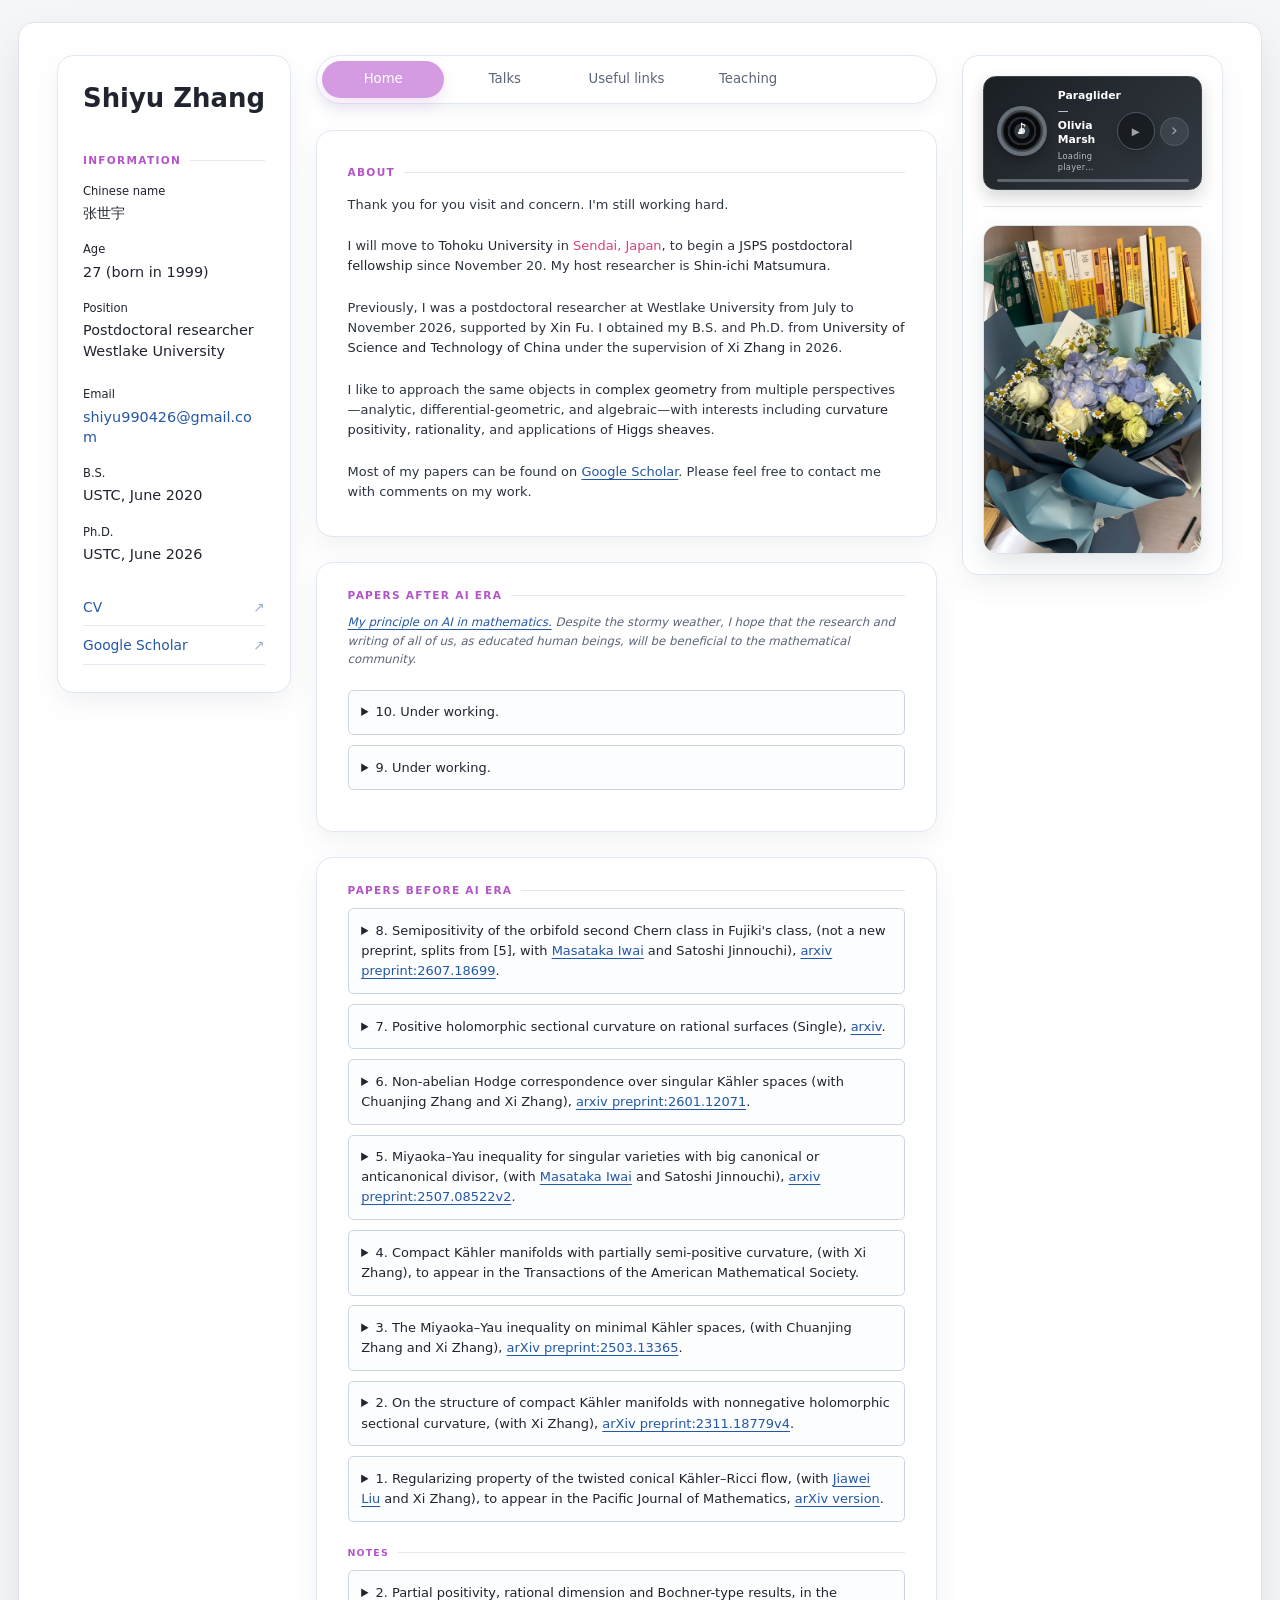
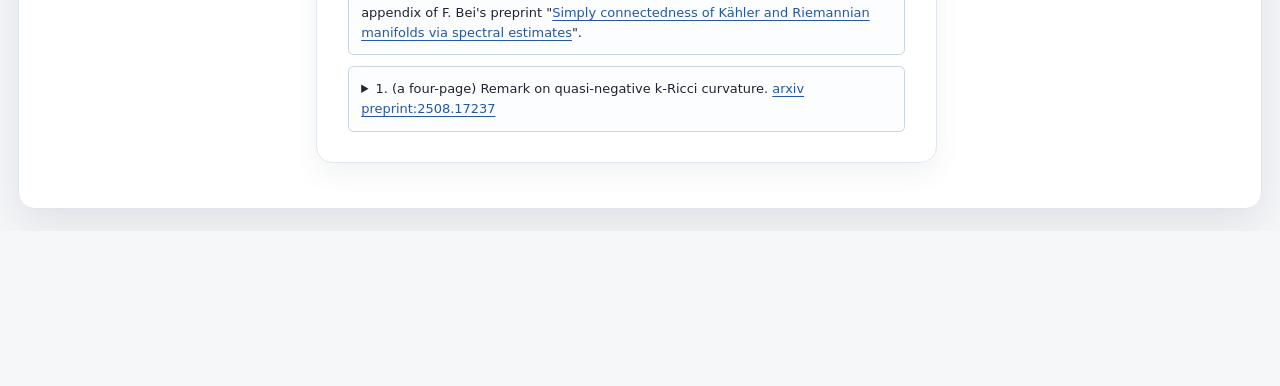
==== index.html @ f499bd8f "Revise profile text and update fellowship details Updated personal information and timeline in the p" ====
<!DOCTYPE html>
<html>
<head>
  <title>Shiyu Zhang</title>
  <meta name="google-site-verification" content="iiVqSYgyMZaSKjwBvW68iFKeEzjvsk_R_WuHS7sTOfA" />
  <meta charset="UTF-8">
  <meta name="viewport" content="width=device-width, initial-scale=1.0">
  <link rel="stylesheet" href="assets/site.css">
</head>

<body class="home-page">
  <main class="site-shell">
    <article class="site-card">
      <div class="content">
        <div class="home-layout">
          <div class="home-sidebar">
          <aside class="profile-rail">
            <p class="profile-name profile-name-heading">Shiyu Zhang</p>
            <h2>Information</h2>
            <dl class="profile-facts profile-info">
              <div>
                <dt>Chinese name</dt>
                <dd class="profile-name-cn">张世宇</dd>
              </div>
              <div>
                <dt>Age</dt>
                <dd>27 (born in 1999)</dd>
              </div>
              <div>
                <dt>Position</dt>
                <dd>Postdoctoral researcher<br>Westlake University</dd>
              </div>
            </dl>

            <dl class="profile-facts">
              <div>
                <dt>Email</dt>
                <dd><a href="mailto:shiyu990426@gmail.com">shiyu990426@gmail.com</a></dd>
              </div>
              <div>
                <dt>B.S.</dt>
                <dd>USTC, June 2020</dd>
              </div>
              <div>
                <dt>Ph.D.</dt>
                <dd>USTC, June 2026</dd>
              </div>
            </dl>

            <div class="profile-actions">
              <a href="https://BerkovichYu.github.io/CV.pdf">CV <span aria-hidden="true">↗</span></a>
              <a href="https://scholar.google.com/citations?hl=en&user=x2xD6cAAAAAJ&view_op=list_works&sortby=pubdate">Google Scholar <span aria-hidden="true">↗</span></a>
            </div>
          </aside>

          </div>

          <div class="home-main">
    <nav class="home-nav" aria-label="Main navigation">
      <a href="./" data-page="home">Home</a>
      <a href="?page=talks" data-page="talks">Talks</a>
            <a href="?page=useful" data-page="useful">Useful links</a>
            <a href="?page=teaching" data-page="teaching">Teaching</a>
          </nav>

          <div class="home-page-content" id="home-page-content">
          <section class="home-about" id="about" aria-label="About">
            <div class="profile-main">
              <div class="profile-text">
                <p class="profile-eyebrow">About</p>
                <div class="profile-copy">
                  <p> Thank you for you visit and concern. I'm still working hard.</p>

                  <p>
                      I will move to <span class="profile-highlight profile-highlight-key">Tohoku University</span> in <span class="profile-highlight">Sendai, Japan</span>, to begin a <span class="profile-highlight profile-highlight-key">JSPS postdoctoral fellowship</span> since November 20. 
                      My host researcher is <span class="profile-highlight profile-highlight-key">Shin-ichi Matsumura</span>. </p> 
                  <p> 
                      Previously, I was a postdoctoral researcher at Westlake University from July to November 2026, supported by <span class="profile-highlight profile-highlight-key">Xin Fu</span>. 
                      I obtained my B.S. and Ph.D. from <span class="profile-highlight profile-highlight-key">University of Science and Technology of China</span> under the supervision of <span class="profile-highlight profile-highlight-key">Xi Zhang</span> in 2026.</p>
                  <p> I like to approach the same objects in <span class="profile-highlight profile-highlight-key">complex geometry</span> from multiple perspectives—analytic, differential-geometric, and algebraic—with interests including <span class="profile-highlight profile-highlight-key">curvature positivity</span>, <span class="profile-highlight profile-highlight-key">rationality</span>, and applications of <span class="profile-highlight profile-highlight-key">Higgs sheaves</span>.</p>
                  <p> Most of my papers can be found on <a href="https://scholar.google.com/citations?hl=en&user=x2xD6cAAAAAJ&view_op=list_works&sortby=pubdate">Google Scholar</a>. Please feel free to contact me with comments on my work.</p>
                </div>
              </div>
            </div>
          </section>

          <!-- 被注释
            
          <section class="home-news" id="news" aria-label="News">
            <p class="profile-eyebrow">News</p>
            <div class="profile-copy profile-news-copy">
              <p>
            </div>
          </section>

          -->
            

          <div class="papers-page-content" id="papers-content">
            <section class="section">
              <h2 id="papers-after-ai">Papers after AI era</h2>
              <div class="section-note">
  <p>
    <a href="https://BerkovichYu.github.io/My_principles_on_AI_in_mathematics.pdf">My principle on AI in mathematics.</a> 
     Despite the stormy weather, I hope that the research and writing of all of us, as educated human beings, will be beneficial to the mathematical community.
</div>
              <details class="paper-entry">
                <summary><span class="paper-number">10.</span> <span class="paper-title">Under working.</span></summary>
              </details>
              <details class="paper-entry">
                <summary><span class="paper-number">9.</span> <span class="paper-title">Under working.</span></summary>
              </details>
            </section>

            <section class="section">
              <h2>Papers before AI era</h2>

              <details class="paper-entry">
                <summary><span class="paper-number">8.</span> <span class="paper-title">Semipositivity of the orbifold second Chern class in Fujiki's class,</span><span class="paper-meta"> (not a new preprint, splits from [5], with <a href="https://masataka123.github.io/blog3_e/">Masataka Iwai</a> and Satoshi Jinnouchi), <a href="https://arxiv.org/abs/2607.18699">arxiv preprint:2607.18699</a>.</span></summary>
                <p>The original version of the preprint [5] has been divided into two parts, and this is the second part, generalizing some results concerning Chern number inequalities to the Fujiki setting.</p>
              </details>

              <details class="paper-entry">
                <summary><span class="paper-number">7.</span> <span class="paper-title">Positive holomorphic sectional curvature on rational surfaces</span><span class="paper-meta"> (Single), <a href="https://arxiv.org/abs/2606.23333">arxiv</a>.</span></summary>
                <p>In this paper, I successfully constructed Kähler metrics with HSC &gt; 0 on all rational surfaces. This gives a curvature characterization of rational surfaces, thus resolving a problem of Hitchin and Yau.</p>
              </details>

              <details class="paper-entry">
                <summary><span class="paper-number">6.</span> <span class="paper-title">Non-abelian Hodge correspondence over singular Kähler spaces</span><span class="paper-meta"> (with Chuanjing Zhang and Xi Zhang), <a href="https://arxiv.org/abs/2601.13071">arxiv preprint:2601.12071</a>.</span></summary>
                <p>In this paper, we establish the nonabelian Hodge correspondence over compact Kähler klt spaces as well as their regular loci, thereby generalizing the previous result of Greb–Kebekus–Peternell–Taji for projective klt varieties.</p>
                <p>As an interesting application, we prove that if a projective klt variety with big canonical divisor satisfies the orbifold Miyaoka–Yau type equality in the sense of the previous work [5] joint with M. Iwai and S. Jinnouchi, then its canonical model must be a singular quotient of the unit ball. See also Jinnouchi's <a href="https://arxiv.org/abs/2512.24161">recent preprint</a> for K-stable klt varieties with big anti-canonical divisor.</p>
              </details>

              <details class="paper-entry">
                <summary><span class="paper-number">5.</span> <span class="paper-title">Miyaoka–Yau inequality for singular varieties with big canonical or anticanonical divisor,</span><span class="paper-meta"> (with <a href="https://masataka123.github.io/blog3_e/">Masataka Iwai</a> and Satoshi Jinnouchi), <a href="https://arxiv.org/abs/2507.08522">arxiv preprint:2507.08522v2</a>.</span></summary>
                <p>The main result is establishing the Miyaoka–Yau inequality for projective klt varieties with big canonical divisor.</p>
                <p>The basic idea is proving the Bogomolov–Gieseker inequality formulated via the non-pluripolar product. When I discussed with M. Iwai how to extend it to the klt case, I contributed to this work.</p>
                <p>A basic question is characterizing the equality case of the Bogomolov–Gieseker inequality. It is subtle because we used a limiting process in the proof.</p>
              </details>

              <details class="paper-entry">
                <summary><span class="paper-number">4.</span> <span class="paper-title">Compact Kähler manifolds with partially semi-positive curvature,</span><span class="paper-meta"> (with Xi Zhang), to appear in the Transactions of the American Mathematical Society.</span></summary>
                <p>Our first main result provides a new differential-geometric criterion for rational connectedness. We prove that a compact Kähler manifold is rationally connected if and only if its tangent bundle is BC-p positive for every p ≥ 1. This notion of BC-p positivity is very weak and arises naturally from a Bochner-type formula associated with MRC fibrations (Proposition 3.3).</p>
                <p>As a direct application, we confirm a conjecture of Prof. Lei Ni, showing that positive orthogonal Ricci curvature implies rational connectedness.</p>
                <p>Our second result establishes structure theorems for manifolds with semi-positive curvature conditions, offering a natural generalization of several classical works.</p>
                <p>It would be interesting to know whether BC-p quasi-positivity (p ≥ 1) implies rational connectedness and whether BC-2 quasi-positivity implies projectivity.</p>
                <p>On a personal note, the first version of this paper contained an error—specifically, a mistaken equality in a key integral inequality. The reviewer's careful reading pointed out this issue. In revising those details, I discovered something new and came to a deeper understanding: mathematics is not only about grand visions and directions, but also emerges from meticulous attention to detail. We must take full responsibility for what we write.</p>
              </details>

              <details class="paper-entry">
                <summary><span class="paper-number">3.</span> <span class="paper-title">The Miyaoka–Yau inequality on minimal Kähler spaces,</span><span class="paper-meta"> (with Chuanjing Zhang and Xi Zhang), <a href="https://arxiv.org/abs/2503.13365">arXiv preprint:2503.13365</a>.</span></summary>
                <p>We extend the classical Miyaoka–Yau inequality to all minimal Kähler klt spaces.</p>
                <p>One key is the existence of an orbifold modification by <a href="https://arxiv.org/abs/2512.20708">Kollár and Ou</a> for klt spaces.</p>
                <p>This paper provides a relatively general approach to considering Chern number inequalities and computing HN types of Higgs sheaves on Kähler klt varieties.</p>
                <p>Notably, the framework developed here—based on L<sup>p</sup> approximate Hermitian–Einstein metrics—yields an important byproduct: we obtain the semistability (respectively, generic nefness) of torsion-free sheaves under symmetric powers, exterior powers, and tensor products in the singular setting.</p>
                <p>The first version contained an insufficient discussion of Harder–Narasimhan filtrations on singular varieties. That exposition was consequently difficult to follow; the present version supersedes it entirely.</p>
              </details>

              <details class="paper-entry">
                <summary><span class="paper-number">2.</span> <span class="paper-title">On the structure of compact Kähler manifolds with nonnegative holomorphic sectional curvature,</span><span class="paper-meta"> (with Xi Zhang), <a href="https://arxiv.org/abs/2311.18779">arXiv preprint:2311.18779v4</a>.</span></summary>
                <p>The main result is the establishment of a pseudoeffective version of a Bochner-type theorem, which leads to a splitting of the tangent bundle.</p>
                <p>The innovation point is an elegant integral inequality. This is a key step in the structure theorems for HSC ≥ 0 in the Kähler case obtained by <a href="https://arxiv.org/abs/2502.00367">Professor S. Matsumura</a>.</p>
                <p>Concerning nonnegative holomorphic sectional curvature, it remains open whether it implies some form of minimality in algebraic geometry.</p>
              </details>

              <details class="paper-entry">
                <summary><span class="paper-number">1.</span> <span class="paper-title">Regularizing property of the twisted conical Kähler–Ricci flow,</span><span class="paper-meta"> (with <a href="https://math.njust.edu.cn/43/dd/c17271a345053/page5.htm">Jiawei Liu</a> and Xi Zhang), to appear in the Pacific Journal of Mathematics, <a href="https://arxiv.org/pdf/2406.08778">arXiv version</a>.</span></summary>
                <p>The primary contribution to this work belongs to my collaborators. The most significant guidance throughout my doctoral studies came from my supervisor, yet I wish to express my deepest personal gratitude to my senior, Jiawei Liu. During my difficult third year of PhD, I was grappling with the Kähler–Ricci flow. Despite the distance and his own commitments, he offered patient and consistent guidance through our online correspondence. Through this process, I learned how to engage with a research problem, how to question, and how to begin.</p>
              </details>

              <h3 class="notes-subheading" id="notes">Notes</h3>
              <div class="notes-list">
                <details class="paper-entry">
                  <summary><span class="paper-number">2.</span> <span class="paper-title">Partial positivity, rational dimension and Bochner-type results,</span><span class="paper-meta"> in the appendix of F. Bei's preprint "<a href="https://arxiv.org/abs/2602.11002v2">Simply connectedness of Kähler and Riemannian manifolds via spectral estimates</a>".</span></summary>
                  <p>A small remark.</p>
                </details>
                <details class="paper-entry">
                  <summary><span class="paper-number">1.</span> <span class="paper-title">(a four-page) Remark on quasi-negative k-Ricci curvature.</span><span class="paper-meta"> <a href="https://arxiv.org/abs/2508.17237">arxiv preprint:2508.17237</a></span></summary>
                  <p>This is just a note; I present an improvement on a result by Chu, Lee, and Tam based on a use of the Gauss–Codazzi equation.</p>
                  <p>An example of a projective manifold with negative k-Ricci curvature admitting an embedding of P<sup>k</sup> was claimed in <a href="https://arxiv.org/abs/2011.13508">a paper by Li–Ni–Zhu</a>; this was in fact a typographical error.</p>
                </details>
              </div>
            </section>
          </div>

          </div>
          </div>
          <aside class="home-photo" aria-label="Photo">
            <section class="youtube-module" aria-label="Music player">
              <div class="music-player" data-youtube-id="vHDuZUfrnT4">
                <div class="music-player-art" aria-hidden="true"><span>♪</span></div>
                <div class="music-player-copy">
                  <p class="music-title"><strong class="music-track-title">Paraglider</strong> — <strong class="music-track-artist">Olivia Marsh</strong></p>
                  <p class="music-player-status" aria-live="polite">Loading player…</p>
                </div>
                <div class="music-player-actions">
                  <button class="music-player-toggle" type="button" disabled aria-label="Play Paraglider by Olivia Marsh" aria-pressed="false">
                    <span class="music-player-icon" aria-hidden="true">▶</span>
                  </button>
                  <button class="music-player-next" type="button" disabled aria-label="Next song">
                    <span aria-hidden="true">›</span>
                  </button>
                </div>
                <div class="music-player-progress" aria-hidden="true"><span></span></div>
                <div id="youtube-audio-embed" class="youtube-audio-embed" aria-hidden="true"></div>
              </div>
            </section>
            <figure class="about-photo">
              <img src="assets/about-photo.jpg?v=2" alt="A bouquet of flowers in front of a bookshelf">
            </figure>
          </aside>
        </div>
      </div>
    </article>
  </main>
  <script>
    (function () {
      const root = document.querySelector("[data-youtube-id]");
      if (!root) return;

      const tracks = [
        { id: "vHDuZUfrnT4", title: "Paraglider", artist: "Olivia Marsh" },
        { id: "AukBQLXGB3U", title: "Please Sister", artist: "The Cardigans" },
        { id: "XOeryr0vUbM", title: "Baby Ain’t Made Of China", artist: "Wolf Alice" },
        { id: "1BBk78WFJPA", title: "Elizabeth Taylor", artist: "Clare Maguire" }
      ];
      const button = root.querySelector(".music-player-toggle");
      const nextButton = root.querySelector(".music-player-next");
      const icon = root.querySelector(".music-player-icon");
      const trackTitle = root.querySelector(".music-track-title");
      const trackArtist = root.querySelector(".music-track-artist");
      const status = root.querySelector(".music-player-status");
      const progress = root.querySelector(".music-player-progress span");
      let player = null;
      let progressTimer = null;
      let currentTrack = 0;

      function updateTrack(index) {
        currentTrack = (index + tracks.length) % tracks.length;
        const track = tracks[currentTrack];
        trackTitle.textContent = track.title;
        trackArtist.textContent = track.artist;
        button.setAttribute("aria-label", "Play " + track.title + " by " + track.artist);
        nextButton.setAttribute("aria-label", "Next song: " + tracks[(currentTrack + 1) % tracks.length].title + " by " + tracks[(currentTrack + 1) % tracks.length].artist);
        status.textContent = "Click to play · " + (currentTrack + 1) + "/" + tracks.length;
      }

      function setPlaying(isPlaying) {
        const track = tracks[currentTrack];
        root.classList.toggle("is-playing", isPlaying);
        button.setAttribute("aria-pressed", String(isPlaying));
        button.setAttribute("aria-label", (isPlaying ? "Pause" : "Play") + " " + track.title + " by " + track.artist);
        icon.textContent = isPlaying ? "Ⅱ" : "▶";
        status.textContent = (isPlaying ? "Playing" : "Click to play") + " · " + (currentTrack + 1) + "/" + tracks.length;
      }

      function updateProgress() {
        if (!player || typeof player.getDuration !== "function") return;
        const duration = player.getDuration();
        const current = player.getCurrentTime();
        if (duration > 0) {
          progress.style.width = Math.min(100, (current / duration) * 100) + "%";
        }
      }

      function createPlayer() {
        if (!window.YT || !window.YT.Player || player) return;
        player = new YT.Player("youtube-audio-embed", {
          videoId: root.dataset.youtubeId,
          playerVars: {
            playsinline: 1,
            controls: 0,
            rel: 0,
            modestbranding: 1
          },
          events: {
            onReady: function () {
              player.cuePlaylist(tracks.map(function (track) { return track.id; }), 0, 0, "small");
              updateTrack(0);
              button.disabled = false;
              nextButton.disabled = false;
              progressTimer = window.setInterval(updateProgress, 500);
            },
            onStateChange: function (event) {
              if (event.data === YT.PlayerState.PLAYING) {
                setPlaying(true);
              } else if (event.data === YT.PlayerState.ENDED) {
                progress.style.width = "0%";
                const playlistIndex = typeof player.getPlaylistIndex === "function" ? player.getPlaylistIndex() : currentTrack;
                const nextTrack = playlistIndex >= 0 ? playlistIndex + 1 : currentTrack + 1;
                updateTrack(nextTrack);
                player.playVideoAt(currentTrack);
              } else if (event.data === YT.PlayerState.PAUSED) {
                setPlaying(false);
              }
            }
          }
        });
      }

      button.addEventListener("click", function () {
        if (!player) return;
        if (player.getPlayerState() === YT.PlayerState.PLAYING) {
          player.pauseVideo();
        } else {
          player.playVideo();
        }
      });

      nextButton.addEventListener("click", function () {
        if (!player) return;
        const playlistIndex = typeof player.getPlaylistIndex === "function" ? player.getPlaylistIndex() : currentTrack;
        const nextTrack = playlistIndex >= 0 ? playlistIndex + 1 : currentTrack + 1;
        progress.style.width = "0%";
        updateTrack(nextTrack);
        player.playVideoAt(currentTrack);
      });

      window.onYouTubeIframeAPIReady = createPlayer;
      const apiScript = document.createElement("script");
      apiScript.src = "https://www.youtube.com/iframe_api";
      document.head.appendChild(apiScript);

      window.addEventListener("beforeunload", function () {
        if (progressTimer) window.clearInterval(progressTimer);
      });
    }());
  </script>
  <script src="assets/home-app.js"></script>
</body>
</html>
---- assets/site.css ----
:root {
  --page-bg: #eef2f7;
  --panel-bg: #ffffff;
  --ink: #20242f;
  --muted: #5c6678;
  --line: #cbd5e1;
  --soft-line: #d7e0ec;
  --chip-bg: #f7faff;
  --blue: #2457a6;
  --pink: #d6407f;
  --green: #26734d;
  --gold: #8b6418;
  --purple: #6550aa;
  --site-scale: 0.8;
  font-size: 80%;
}

* {
  box-sizing: border-box;
}

body {
  margin: 0;
  background: var(--page-bg);
  color: var(--ink);
  font-family: Inter, ui-sans-serif, system-ui, -apple-system, BlinkMacSystemFont, "Segoe UI", Arial, sans-serif;
  font-size: 1.125rem;
  line-height: 1.55;
}

body.math-page {
  font-family: Georgia, "Times New Roman", serif;
}

a {
  color: var(--blue);
  text-decoration-thickness: 1.5px;
  text-underline-offset: 3px;
}

a:hover {
  color: var(--purple);
}

.site-shell {
  max-width: 944px;
  margin: 34px auto;
  padding: 0 19px;
}

.site-card {
  background: var(--panel-bg);
  border: 1px solid var(--line);
  border-radius: 6px;
  box-shadow: 8px 8px 0 rgba(148, 163, 184, 0.22);
  overflow: hidden;
}

.hero {
  padding: 32px 40px 22px;
  border-bottom: 1px solid var(--soft-line);
}

.hero-heading {
  display: flex;
  align-items: baseline;
  flex-wrap: wrap;
  gap: 14px 18px;
}

.github-avatar {
  align-self: center;
  width: clamp(43px, 5.6vw, 61px);
  height: clamp(43px, 5.6vw, 61px);
  border: 1px solid var(--line);
  border-radius: 50%;
  background: var(--chip-bg);
  object-fit: cover;
}

.hero-title {
  margin: 0;
  color: var(--ink);
  font-family: Georgia, "Times New Roman", serif;
  font-size: clamp(2.35rem, 4.4vw, 3.55rem);
  line-height: 1;
  letter-spacing: -0.04em;
}

.subtitle {
  margin: 0;
  color: var(--muted);
  font-size: clamp(1.15rem, 2.2vw, 1.55rem);
  line-height: 1.2;
}

.content {
  padding: 30px 40px 40px;
}

.section {
  border-top: 2px solid var(--line);
  margin-top: 27px;
  padding-top: 24px;
}

.section:first-child {
  border-top: 0;
  margin-top: 0;
  padding-top: 0;
}

.section h2 {
  margin: 0 0 13px;
  color: var(--ink);
  font-size: clamp(1.55rem, 3vw, 2.15rem);
  line-height: 1.1;
}

.section-intro {
  margin: 0 0 28px;
  color: var(--muted);
  font-size: 1.05rem;
}

.badges {
  display: flex;
  flex-wrap: wrap;
  gap: 8px 10px;
  margin: 0;
  padding: 0;
  list-style: none;
}

.badge {
  display: inline-flex;
  align-items: center;
  gap: 5px;
  max-width: 100%;
  border: 1px solid var(--line);
  border-radius: 999px;
  background: var(--chip-bg);
  padding: 3px 10px;
  color: #273348;
  font-size: 1rem;
  line-height: 1.2;
  overflow-wrap: anywhere;
}

.badge strong {
  color: var(--ink);
  white-space: nowrap;
}

.card-grid {
  display: grid;
  grid-template-columns: repeat(2, minmax(0, 1fr));
  gap: 13px;
}

.card-grid.three {
  grid-template-columns: repeat(3, minmax(0, 1fr));
}

.research-section .section-intro {
  margin-bottom: 34px;
}

.research-card-grid {
  grid-template-columns: repeat(2, minmax(260px, 1fr));
}

.info-card,
.link-card,
.news-card,
.entry-card {
  border: 1px solid var(--line);
  border-radius: 6px;
  background: #fbfdff;
  padding: 14px 16px;
}

.info-card h3,
.news-card h3,
.entry-card h3 {
  margin: 0 0 6px;
  color: var(--ink);
  font-size: 1.16rem;
  line-height: 1.2;
}

.info-card p,
.news-card p,
.entry-card p,
.link-card p {
  margin: 0;
  color: var(--muted);
}

.profile-link {
  display: grid;
  grid-template-columns: auto 1fr auto;
  align-items: center;
  gap: 19px;
  margin-top: 14px;
  border: 1px solid var(--line);
  border-radius: 6px;
  background: #fbfdff;
  padding: 13px 16px;
  text-decoration: none;
}

.profile-link strong {
  color: var(--purple);
  font-size: 1.16rem;
}

.profile-link span {
  color: var(--muted);
}

.pill {
  display: inline-flex;
  align-items: center;
  border-radius: 999px;
  background: #edf2f8;
  padding: 2px 10px;
  color: var(--muted);
  font-size: 0.8rem;
  font-weight: 800;
  letter-spacing: 0.03em;
  text-transform: uppercase;
}

.news-card {
  padding: 14px 18px;
}


.homepage-intro {
  display: grid;
  grid-template-columns: minmax(9.5rem, max-content) minmax(0, 1fr);
  column-gap: clamp(28px, 4vw, 48px);
  align-items: start;
  border: 1px solid var(--soft-line);
  border-radius: 14px;
  background: linear-gradient(135deg, #fbfdff 0%, #ffffff 72%);
  padding: 24px 26px 26px;
  margin-bottom: 34px;
}

.main-column {
  min-width: 0;
}

.profile-section {
  margin-top: 0;
  border-top: 0;
  padding-top: 0;
}

.profile-section .badges {
  margin-bottom: 27px;
}

.profile-copy {
  display: grid;
  gap: 14px;
  border-left: 3px solid #dce8f6;
  padding-left: 19px;
}

.profile-copy p {
  margin: 0;
  line-height: 1.55;
}

.profile-copy .profile-note {
  color: var(--muted);
  font-size: 0.96rem;
}

.about-section {
  display: grid;
  gap: 13px;
  margin-top: 32px;
}

.research-section {
  margin-top: 30px;
}

.sidebar-links {
  padding-top: 22px;
}

.sidebar-links h2 {
  margin: 0 0 6px;
  color: var(--ink);
  font-size: 1.45rem;
  line-height: 1.1;
}

.sidebar-links p {
  margin: 0 0 11px;
  color: var(--muted);
  font-size: 0.98rem;
}

.sidebar-kicker {
  margin: 0 0 22px !important;
  color: var(--muted) !important;
  font-size: 0.72rem !important;
  font-weight: 800;
  letter-spacing: 0.13em;
  line-height: 1.2;
  text-transform: uppercase;
}

.side-link-list {
  display: grid;
  grid-template-columns: max-content;
  gap: 8px;
}

.side-link {
  display: inline-flex;
  align-items: center;
  justify-content: space-between;
  width: 100%;
  max-width: 100%;
  gap: 16px;
  border: 1px solid #d5e0ed;
  border-radius: 10px;
  background: rgba(255, 255, 255, 0.78);
  padding: 9px 13px;
  color: var(--blue);
  text-decoration: none;
  white-space: nowrap;
  box-shadow: 0 3px 9px rgba(148, 163, 184, 0.08);
  transition: border-color 160ms ease, background 160ms ease, transform 160ms ease, box-shadow 160ms ease;
}

.side-link strong {
  color: var(--blue);
  font-size: 1rem;
  line-height: 1.2;
}

.side-link::after {
  content: "↗";
  color: #9ab0ca;
  font-size: 0.95rem;
  line-height: 1;
}

.side-link:hover {
  border-color: var(--blue);
  background: #f4f8ff;
  box-shadow: 0 5px 12px rgba(36, 87, 166, 0.12);
  transform: translateX(2px);
}

.side-link .pill {
  display: none;
}

.notes-list {
  display: grid;
  gap: 12px;
}

.notes-list details.paper-entry {
  margin: 0;
}

.notes-list details.paper-entry p {
  margin: 10px 0 0;
}

.quick-links {
  display: grid;
  grid-template-columns: repeat(3, minmax(0, 1fr));
  gap: 13px;
  margin-top: 16px;
}

.link-card {
  display: flex;
  min-height: 120px;
  flex-direction: column;
  justify-content: space-between;
  color: inherit;
  text-decoration: none;
}

.link-card strong {
  display: block;
  margin-bottom: 5px;
  font-size: 1.65rem;
  line-height: 1.1;
}

.link-card.blue strong { color: var(--blue); }
.link-card.green strong { color: var(--green); }
.link-card.gold strong { color: var(--gold); }
.link-card.purple strong { color: var(--purple); }

.top-nav {
  display: flex;
  flex-wrap: wrap;
  gap: 10px;
  margin-top: 18px;
}

.top-nav a {
  border: 1px solid var(--line);
  border-radius: 999px;
  background: var(--chip-bg);
  padding: 4px 10px;
  color: var(--muted);
  font-weight: 700;
  text-decoration: none;
}

details.entry-card,
details.paper-entry {
  display: block;
  margin: 11px 0;
}

details.paper-entry {
  border: 1px solid var(--line);
  border-radius: 6px;
  background: #fbfdff;
  padding: 13px 14px;
}

summary {
  cursor: pointer;
  color: var(--ink);
  font-weight: 400;
}

.paper-number {
  color: var(--ink);
  font-weight: 400;
}

.paper-meta {
  color: var(--ink);
  font-weight: 400;
}

.paper-title {
  color: var(--ink);
  font-weight: 400;
}

.paper-meta a,
.paper-title a {
  color: var(--blue);
  font-weight: inherit;
}

details.paper-entry p {
  color: var(--muted);
}

.list-card p {
  margin: 0 0 11px;
}

@media (max-width: 760px) {
  .site-shell {
    margin: 16px auto;
    padding: 0 10px;
  }

  .site-card {
    box-shadow: 4px 4px 0 rgba(148, 163, 184, 0.2);
  }

  .hero,
  .content {
    padding-left: 18px;
    padding-right: 18px;
  }

  .card-grid,
  .card-grid.three,
  .research-card-grid,
  .quick-links,
  .profile-link {
    grid-template-columns: 1fr;
  }

  .sidebar-links {
    padding-top: 0;
  }
}

@media (max-width: 480px) {
  .homepage-intro {
    grid-template-columns: 1fr;
    column-gap: 0;
    row-gap: 24px;
    padding: 20px;
  }

  .sidebar-links {
    padding-top: 0;
  }
}

.article-body {
  color: #273348;
}

.article-body p {
  margin: 0 0 13px;
}

.article-body blockquote {
  margin: 10px 0 0;
  border-left: 3px solid var(--line);
  padding: 6px 0 6px 13px;
  color: var(--muted);
}

.resource-list {
  display: grid;
  gap: 10px;
}

.resource-row {
  border: 1px solid var(--line);
  border-radius: 6px;
  background: #fbfdff;
  padding: 10px 13px;
}

/* Home page: editorial profile layout */
.home-page {
  background: #f6f7f9;
  zoom: 0.9;
}

.home-page .site-shell {
  max-width: 1480px;
  margin: 24px auto;
  padding: 0 20px;
}

.home-page .site-card {
  border-color: #e0e5ec;
  border-radius: 18px;
  box-shadow: 0 18px 48px rgba(71, 85, 105, 0.13);
}

.home-page .home-hero {
  position: relative;
  display: flex;
  align-items: center;
  justify-content: center;
  padding: 24px 42px 21px;
}

.home-page .hero-heading {
  align-items: center;
  flex-wrap: nowrap;
  gap: 18px;
  transform: none;
}

.home-page .hero-heading > div {
  display: flex;
  flex-direction: column;
  align-items: flex-start;
}

.home-brand-mark,
.profile-mark {
  display: grid;
  place-items: center;
  flex: 0 0 auto;
  border: 1px solid #cbd9e9;
  border-radius: 50%;
  background: #f1f6fc;
  color: var(--blue);
  font-weight: 900;
  letter-spacing: -0.04em;
}

.home-brand-mark {
  width: 36px;
  height: 36px;
  font-size: 0.78rem;
}

.home-brand-photo {
  display: block;
  width: 68px;
  height: 68px;
  flex: 0 0 auto;
  border: 1px solid #cbd9e9;
  border-radius: 14px;
  box-shadow: 0 7px 16px rgba(71, 85, 105, 0.14);
  object-fit: cover;
  object-position: 50% 50%;
}

.home-page .hero-title {
  font-family: Noteworthy, "Bradley Hand", "Segoe Print", "Comic Sans MS", cursive;
  font-size: clamp(3rem, 5.1vw, 4.125rem);
  font-weight: 400;
  letter-spacing: 0.01em;
  text-transform: none;
}

.home-page .subtitle {
  align-self: center;
  margin-top: 12px;
  font-size: 1.32rem;
  font-weight: 800;
  letter-spacing: 0.13em;
  text-transform: none;
}

.home-nav {
  display: grid;
  grid-template-columns: repeat(5, minmax(0, 1fr));
  align-items: center;
  justify-content: center;
  width: 100%;
  max-width: none;
  column-gap: 0;
  align-self: center;
  justify-self: center;
  margin: 0;
  border: 1px solid #e0e7f0;
  border-radius: 999px;
  background: #ffffff;
  box-shadow: 0 7px 18px rgba(71, 85, 105, 0.08);
  padding: 6px;
}

.home-nav a {
  position: relative;
  border-radius: 999px;
  padding: 9px 18px;
  color: var(--muted);
  font-size: 1.15rem;
  font-weight: 500;
  text-align: center;
  text-decoration: none;
  white-space: nowrap;
}

.home-nav a::after {
  display: none;
}

.home-nav a.is-current {
  color: #ffffff;
  background: #d59be2;
  box-shadow: 0 8px 16px rgba(190, 116, 208, 0.18);
}

.home-nav a:hover:not(.is-current) {
  color: var(--ink);
  background: #f7effa;
}

.home-page .content {
  padding: 36px 42px 50px;
}

.home-layout {
  display: grid;
  grid-template-columns: 260px minmax(0, 1fr) 290px;
  grid-template-areas: "sidebar main photo";
  gap: 28px;
  align-items: start;
}

.home-sidebar,
.home-main,
.home-photo {
  min-width: 0;
}

.home-sidebar {
  grid-area: sidebar;
  display: grid;
  gap: 28px;
}

.home-main {
  grid-area: main;
  display: grid;
  gap: 28px;
}

.home-photo {
  grid-area: photo;
  align-self: start;
  border: 1px solid #e0e7f0;
  border-radius: 18px;
  background: #ffffff;
  box-shadow: 0 12px 30px rgba(71, 85, 105, 0.08);
  padding: 22px;
}

.home-main > .home-nav {
  margin: 0 auto;
}

.home-about {
  display: block;
  border: 1px solid #e0e7f0;
  border-radius: 18px;
  background: #ffffff;
  box-shadow: 0 12px 30px rgba(71, 85, 105, 0.08);
  padding: 34px 34px 38px;
}

.home-top-modules {
  display: grid;
  grid-template-columns: minmax(300px, 340px) minmax(0, 1fr);
  gap: clamp(24px, 4vw, 54px);
  align-items: stretch;
}

.profile-rail {
  display: flex;
  flex-direction: column;
  align-self: start;
  height: auto;
  min-width: 0;
  border: 1px solid #e0e7f0;
  border-radius: 18px;
  background: #ffffff;
  box-shadow: 0 12px 30px rgba(71, 85, 105, 0.08);
  padding: 30px 28px;
}

.about-photo {
  grid-column: 2;
  grid-row: 1;
  min-width: 0;
  margin: 0;
}

.about-photo img {
  display: block;
  width: 100%;
  aspect-ratio: 2 / 3;
  border: 1px solid #d9e2ed;
  border-radius: 16px;
  box-shadow: 0 12px 26px rgba(71, 85, 105, 0.14);
  object-fit: cover;
}

.youtube-module {
  margin: 0 0 20px;
  border-bottom: 1px solid #e2e8ee;
  padding-bottom: 18px;
}

.music-player {
  position: relative;
  display: grid;
  grid-template-columns: 56px minmax(0, 1fr) 82px;
  align-items: center;
  gap: 12px;
  min-height: 88px;
  overflow: hidden;
  border: 1px solid #3e454d;
  border-radius: 14px;
  background: linear-gradient(135deg, #1b1f24 0%, #343a42 100%);
  box-shadow: 0 8px 18px rgba(24, 29, 35, 0.18);
  padding: 14px 14px 18px;
}

.music-player-art {
  display: grid;
  width: 56px;
  height: 56px;
  place-items: center;
  border: 5px solid #676f78;
  border-radius: 50%;
  background:
    radial-gradient(circle, #d6dbe0 0 3px, #333941 4px 8px, transparent 9px),
    repeating-radial-gradient(circle, #07090b 0 5px, #282d33 6px 8px);
  color: #ffffff;
  box-shadow: inset 0 0 0 3px rgba(255, 255, 255, 0.12), 0 5px 12px rgba(0, 0, 0, 0.28);
  font-size: 1.35rem;
  line-height: 1;
}

.music-player-art span {
  transform: translateY(-1px);
}

.music-player-copy {
  min-width: 0;
}

.music-title {
  margin: 0;
  color: #f2f4f6;
  font-size: 0.94rem;
  line-height: 1.35;
}

.music-title strong {
  color: #ffffff;
  font-weight: 600;
}

.music-player-status {
  margin: 4px 0 0;
  color: #b3bbc4;
  font-size: 0.72rem;
  letter-spacing: 0.03em;
  line-height: 1.3;
}

.music-player-actions {
  display: flex;
  align-items: center;
  justify-content: flex-end;
  gap: 6px;
}

.music-player-toggle {
  display: grid;
  width: 42px;
  height: 42px;
  place-items: center;
  border: 1px solid #737b84;
  border-radius: 50%;
  background: #0c0f12;
  color: #ffffff;
  cursor: pointer;
  font: inherit;
  box-shadow: 0 6px 12px rgba(0, 0, 0, 0.28);
  transition: transform 160ms ease, background 160ms ease, opacity 160ms ease;
}

.music-player-toggle:hover:not(:disabled) {
  background: #000000;
  transform: scale(1.05);
}

.music-player-toggle:disabled {
  cursor: wait;
  opacity: 0.55;
}

.music-player-icon {
  font-size: 0.9rem;
  line-height: 1;
}

.music-player-next {
  display: grid;
  width: 32px;
  height: 32px;
  place-items: center;
  border: 1px solid #737b84;
  border-radius: 50%;
  background: #4a515a;
  color: #ffffff;
  cursor: pointer;
  font: inherit;
  transition: transform 160ms ease, background 160ms ease, opacity 160ms ease;
}

.music-player-next span {
  transform: translateY(-1px);
  font-size: 1.55rem;
  line-height: 1;
}

.music-player-next:hover:not(:disabled) {
  background: #606a75;
  transform: scale(1.05);
}

.music-player-next:disabled {
  cursor: wait;
  opacity: 0.55;
}

.music-player.is-playing .music-player-art {
  animation: music-spin 5s linear infinite;
}

.music-player-progress {
  position: absolute;
  right: 14px;
  bottom: 8px;
  left: 14px;
  height: 3px;
  overflow: hidden;
  border-radius: 99px;
  background: #5c646d;
}

.music-player-progress span {
  display: block;
  width: 0;
  height: 100%;
  border-radius: inherit;
  background: #f3f5f6;
  transition: width 220ms linear;
}

.youtube-audio-embed {
  position: absolute;
  width: 1px;
  height: 1px;
  overflow: hidden;
  opacity: 0;
  pointer-events: none;
}

.youtube-audio-embed iframe {
  width: 1px;
  height: 1px;
  border: 0;
}

@keyframes music-spin {
  from { transform: rotate(0deg); }
  to { transform: rotate(360deg); }
}

.profile-mark {
  width: 54px;
  height: 54px;
  margin-bottom: 18px;
  font-size: 1rem;
}

.home-page .profile-rail h2 {
  display: flex;
  align-items: center;
  gap: 10px;
  margin: 0 0 18px;
  color: #b355c9;
  font-size: 0.92rem;
  font-weight: 700;
  letter-spacing: 0.12em;
  line-height: 1.2;
  text-transform: uppercase;
}

.home-page .profile-rail h2::after {
  flex: 1;
  height: 1px;
  background: #e2e8ee;
  content: "";
}

.profile-facts {
  display: grid;
  gap: 20px;
  margin: 24px 0 0;
}

.profile-facts + .profile-facts {
  margin-top: 28px;
}

.profile-facts div {
  display: grid;
  gap: 3px;
}

.profile-facts dt {
  color: var(--ink);
  font-size: 1rem;
  font-weight: 400;
  letter-spacing: normal;
  text-transform: none;
}

.profile-facts dd {
  margin: 0;
  color: var(--ink);
  font-size: 1.25rem;
  line-height: 1.4;
  overflow-wrap: anywhere;
}

.home-page .profile-info dd {
  font-size: 1.25rem;
  line-height: 1.4;
}

.profile-facts dd a {
  color: var(--blue);
  text-decoration: none;
}

.profile-facts dd a:hover {
  text-decoration: underline;
}

.profile-actions {
  display: grid;
  gap: 2px;
  margin-top: auto;
  padding-top: 28px;
}

.profile-actions a {
  display: flex;
  align-items: center;
  justify-content: space-between;
  border-bottom: 1px solid #e3e9f1;
  padding: 8px 0;
  color: var(--blue);
  font-size: 1.2rem;
  font-weight: 400;
  text-decoration: none;
}

.profile-actions a span {
  color: #9ab0ca;
  font-size: 1.2rem;
}

.profile-actions a:hover {
  border-color: var(--blue);
}

.profile-main {
  display: block;
  min-width: 0;
  padding-top: 5px;
}

.profile-text {
  display: flex;
  flex-direction: column;
  align-self: stretch;
  height: auto;
  min-width: 0;
}

.profile-eyebrow {
  display: flex;
  align-items: center;
  gap: 10px;
  margin: 0 0 18px;
  color: #b355c9;
  font-size: 0.92rem;
  font-weight: 700;
  letter-spacing: 0.12em;
  line-height: 1.2;
  text-transform: uppercase;
}

.profile-eyebrow::after {
  flex: 1;
  height: 1px;
  background: #e2e8ee;
  content: "";
}

.home-page .profile-info {
  margin-top: 0;
}

.profile-name,
.profile-name-cn {
  margin: 0;
  color: var(--ink);
  font-weight: 600;
  line-height: 1.2;
}

.profile-name {
  font-size: 1.35rem;
}

.profile-name-heading {
  margin: 0 0 44px;
  font-size: clamp(1.85rem, 3vw, 2.25rem);
  white-space: nowrap;
}

.profile-name-cn {
  margin-top: 0;
  color: var(--ink);
  font-size: 1.35rem;
  font-weight: 400;
}

.profile-facts dd.profile-name,
.profile-facts dd.profile-name-cn {
  font-size: 1.25rem;
}

.home-page .profile-copy {
  gap: 24px;
  border-left: 0;
  max-width: 780px;
  padding-left: 0;
}

.home-page .home-about,
.home-page .home-news {
  font-family: Inter, ui-sans-serif, system-ui, -apple-system, BlinkMacSystemFont, "Segoe UI", Arial, sans-serif;
}

.home-page .home-about .profile-copy p,
.home-page .home-news .profile-copy p {
  font-weight: 400;
}

.home-page .profile-news-heading {
  margin-top: 36px;
}

.home-page .profile-news-copy {
  gap: 0;
}

.home-page .profile-copy p {
  color: #2d3542;
  font-size: 1.125rem;
  line-height: 1.55;
}

.profile-highlight {
  color: var(--pink);
  font-weight: inherit;
}

.profile-highlight-key {
  color: #202733;
  font-weight: inherit;
}

.profile-callout {
  max-width: 780px;
  margin-top: auto;
  border: 1px solid #d6e2f0;
  border-left: 3px solid var(--blue);
  border-radius: 8px;
  background: #f8fbff;
  padding: 13px 16px;
}

.home-page .profile-callout .profile-note {
  margin: 0;
  color: var(--muted);
  font-size: 1.04rem;
  line-height: 1.55;
}

.home-about + .section {
  margin-top: 28px;
}

.home-page .section {
  border-top: 0;
  border: 1px solid #e0e7f0;
  border-radius: 18px;
  background: #ffffff;
  box-shadow: 0 12px 30px rgba(71, 85, 105, 0.07);
  padding-top: 0;
  padding: 30px 34px 34px;
}

.home-page .section + .section {
  margin-top: 28px;
}

.home-news {
  margin-top: 28px;
  border: 1px solid #e0e7f0;
  border-radius: 18px;
  background: #ffffff;
  box-shadow: 0 12px 30px rgba(71, 85, 105, 0.07);
  padding: 30px 34px 34px;
}

.home-news .profile-eyebrow {
  margin-bottom: 15px;
  color: #4a6b8a;
}

.home-news .profile-eyebrow::before {
  width: 8px;
  height: 8px;
  flex: 0 0 auto;
  border-radius: 50%;
  background: #d9a6e6;
  content: "";
}

.home-news .profile-eyebrow::after {
  display: none;
}

.home-news .profile-copy {
  max-width: none;
}

.home-page .papers-page-content {
  margin-top: 28px;
}

.home-page .section h2 {
  display: flex;
  align-items: center;
  gap: 10px;
  color: #b355c9;
  font-size: 0.92rem;
  font-weight: 700;
  letter-spacing: 0.12em;
  text-transform: uppercase;
}

.home-page .section h2::after {
  flex: 1;
  height: 1px;
  background: #e2e8ee;
  content: "";
}

.home-page .notes-subheading {
  display: flex;
  align-items: center;
  gap: 10px;
  margin: 28px 0 13px;
  color: #b355c9;
  font-size: 0.82rem;
  font-weight: 700;
  letter-spacing: 0.12em;
  line-height: 1.2;
  text-transform: uppercase;
}

.home-page .notes-subheading::after {
  flex: 1;
  height: 1px;
  background: #e2e8ee;
  content: "";
}

.section-note {
  max-width: 1100px;
  margin: 8px 0 24px;
}

.section-note p {
  margin: 0;
  color: var(--muted);
  font-size: 1.02rem;
  font-style: italic;
  line-height: 1.55;
}

.section-note-caption {
  color: var(--muted);
  font-size: 1.02rem;
  font-style: italic;
  line-height: 1.55;
}

.section-note .section-note-reflection {
  margin-top: 7px;
}

/* Secondary pages: use the same light, modular visual language as the homepage. */
.subpage-page {
  min-height: 100vh;
  background: #f6f7f9;
  color: #2d3542;
  font-family: Inter, ui-sans-serif, system-ui, -apple-system, BlinkMacSystemFont, "Segoe UI", Arial, sans-serif;
}

.subpage-page .site-shell {
  max-width: 1480px;
  margin: 24px auto;
  padding: 0 20px;
}

.subpage-page .site-card {
  border-color: #e0e5ec;
  border-radius: 18px;
  box-shadow: 0 18px 48px rgba(71, 85, 105, 0.13);
}

.subpage-header {
  display: grid;
  grid-template-columns: minmax(245px, 0.8fr) minmax(520px, 1.8fr) minmax(40px, 0.25fr);
  align-items: center;
  gap: 26px;
  padding: 23px 34px 25px;
  border-bottom: 1px solid #e0e7f0;
}

.subpage-brand {
  display: flex;
  align-items: center;
  min-width: 0;
  gap: 13px;
  color: inherit;
  text-decoration: none;
}

.subpage-avatar {
  display: block;
  width: 54px;
  height: 54px;
  flex: 0 0 auto;
  border: 1px solid #cbd9e9;
  border-radius: 13px;
  box-shadow: 0 7px 16px rgba(71, 85, 105, 0.14);
  object-fit: cover;
  object-position: 50% 50%;
}

.subpage-brand-copy {
  display: flex;
  min-width: 0;
  flex-direction: column;
  gap: 4px;
}

.subpage-brand-title {
  color: var(--ink);
  font-family: Noteworthy, "Bradley Hand", "Segoe Print", "Comic Sans MS", cursive;
  font-size: clamp(2.2rem, 3.2vw, 3rem);
  font-weight: 400;
  letter-spacing: 0.01em;
  line-height: 0.9;
  white-space: nowrap;
}

.subpage-brand-subtitle {
  color: var(--muted);
  font-size: 0.82rem;
  font-weight: 800;
  letter-spacing: 0.14em;
  line-height: 1.2;
  white-space: nowrap;
}

.subpage-nav {
  width: 100%;
  max-width: 760px;
  justify-self: center;
}

.subpage-nav a {
  font-size: 1.05rem;
  font-weight: 500;
}

.subpage-page .content {
  padding: 36px 42px 52px;
}

.subpage-page .section {
  margin: 0 0 28px;
  border: 1px solid #e0e7f0;
  border-radius: 18px;
  background: #ffffff;
  box-shadow: 0 12px 30px rgba(71, 85, 105, 0.07);
  padding: 30px 34px 34px;
}

.subpage-page .section:last-child {
  margin-bottom: 0;
}

.subpage-page .section h2 {
  display: flex;
  align-items: center;
  gap: 10px;
  margin: 0 0 20px;
  color: #b355c9;
  font-size: 0.92rem;
  font-weight: 700;
  letter-spacing: 0.12em;
  line-height: 1.2;
  text-transform: uppercase;
}

.subpage-page .section h2::after {
  flex: 1;
  height: 1px;
  background: #e2e8ee;
  content: "";
}

.subpage-page .section-intro,
.subpage-page .section > p:not(.section-intro) {
  color: #5c6678;
  line-height: 1.6;
}

.subpage-page .section > p {
  margin-top: 0;
}

.subpage-page .entry-card,
.subpage-page .info-card,
.subpage-page .news-card,
.subpage-page .resource-row,
.subpage-page details.paper-entry {
  border-color: #e0e7f0;
  border-radius: 12px;
  background: #fbfdff;
  box-shadow: none;
}

.subpage-page .list-card,
.subpage-page .resource-list {
  display: grid;
  gap: 10px;
}

.subpage-page .list-card .entry-card,
.subpage-page .card-grid .entry-card {
  margin: 0;
}

.subpage-page details.paper-entry {
  margin: 12px 0;
  padding: 15px 17px;
}

.subpage-page details.paper-entry summary {
  color: #2d3542;
  font-weight: 400;
  line-height: 1.5;
}

.subpage-page details.paper-entry summary:hover {
  color: var(--blue);
}

.subpage-page details.paper-entry p,
.subpage-page .entry-card p,
.subpage-page .info-card p,
.subpage-page .news-card p {
  color: #5c6678;
  line-height: 1.6;
}

.subpage-page .profile-link {
  border-color: #e0e7f0;
  border-radius: 12px;
  background: #fbfdff;
}

.subpage-page .profile-link strong {
  color: var(--blue);
}

.subpage-page blockquote {
  border-left-color: #d6e2f0;
}

@media (max-width: 1020px) {
  .subpage-header {
    grid-template-columns: 1fr;
    justify-items: center;
  }

  .subpage-brand {
    justify-self: start;
  }

  .subpage-nav {
    max-width: 760px;
  }
}

@media (max-width: 620px) {
  .subpage-page .site-shell {
    margin: 16px auto;
    padding: 0 10px;
  }

  .subpage-header {
    align-items: stretch;
    padding: 20px 18px 22px;
  }

  .subpage-brand-title {
    font-size: 2.25rem;
  }

  .subpage-nav {
    display: flex;
    justify-content: flex-start;
    overflow-x: auto;
  }

  .subpage-nav a {
    flex: 0 0 auto;
  }

  .subpage-page .content {
    padding: 28px 20px 38px;
  }

  .subpage-page .section {
    padding: 26px 22px 28px;
  }
}

@media (max-width: 820px) {
  .home-page .home-hero {
    display: flex;
    align-items: flex-start;
    flex-direction: column;
  }

  .home-nav {
    display: flex;
    position: static;
    justify-content: flex-start;
    transform: none;
    width: 100%;
    overflow-x: auto;
    align-self: auto;
    justify-self: auto;
    margin-bottom: 0;
  }
}

@media (max-width: 620px) {
  .home-page .content {
    padding: 28px 20px 38px;
  }

  .home-layout {
    grid-template-columns: 1fr;
    grid-template-areas:
      "sidebar"
      "main"
      "photo";
    gap: 28px;
  }

  .home-about {
    display: block;
  }

  .profile-rail {
    height: auto;
    padding: 28px;
  }

  .profile-actions {
    margin-top: 28px;
  }

  .about-photo {
    max-width: 340px;
  }

  .profile-main {
    grid-template-columns: 1fr;
    gap: 28px;
  }

  .profile-text {
    display: block;
    height: auto;
  }

  .profile-callout {
    margin-top: 27px;
  }

}
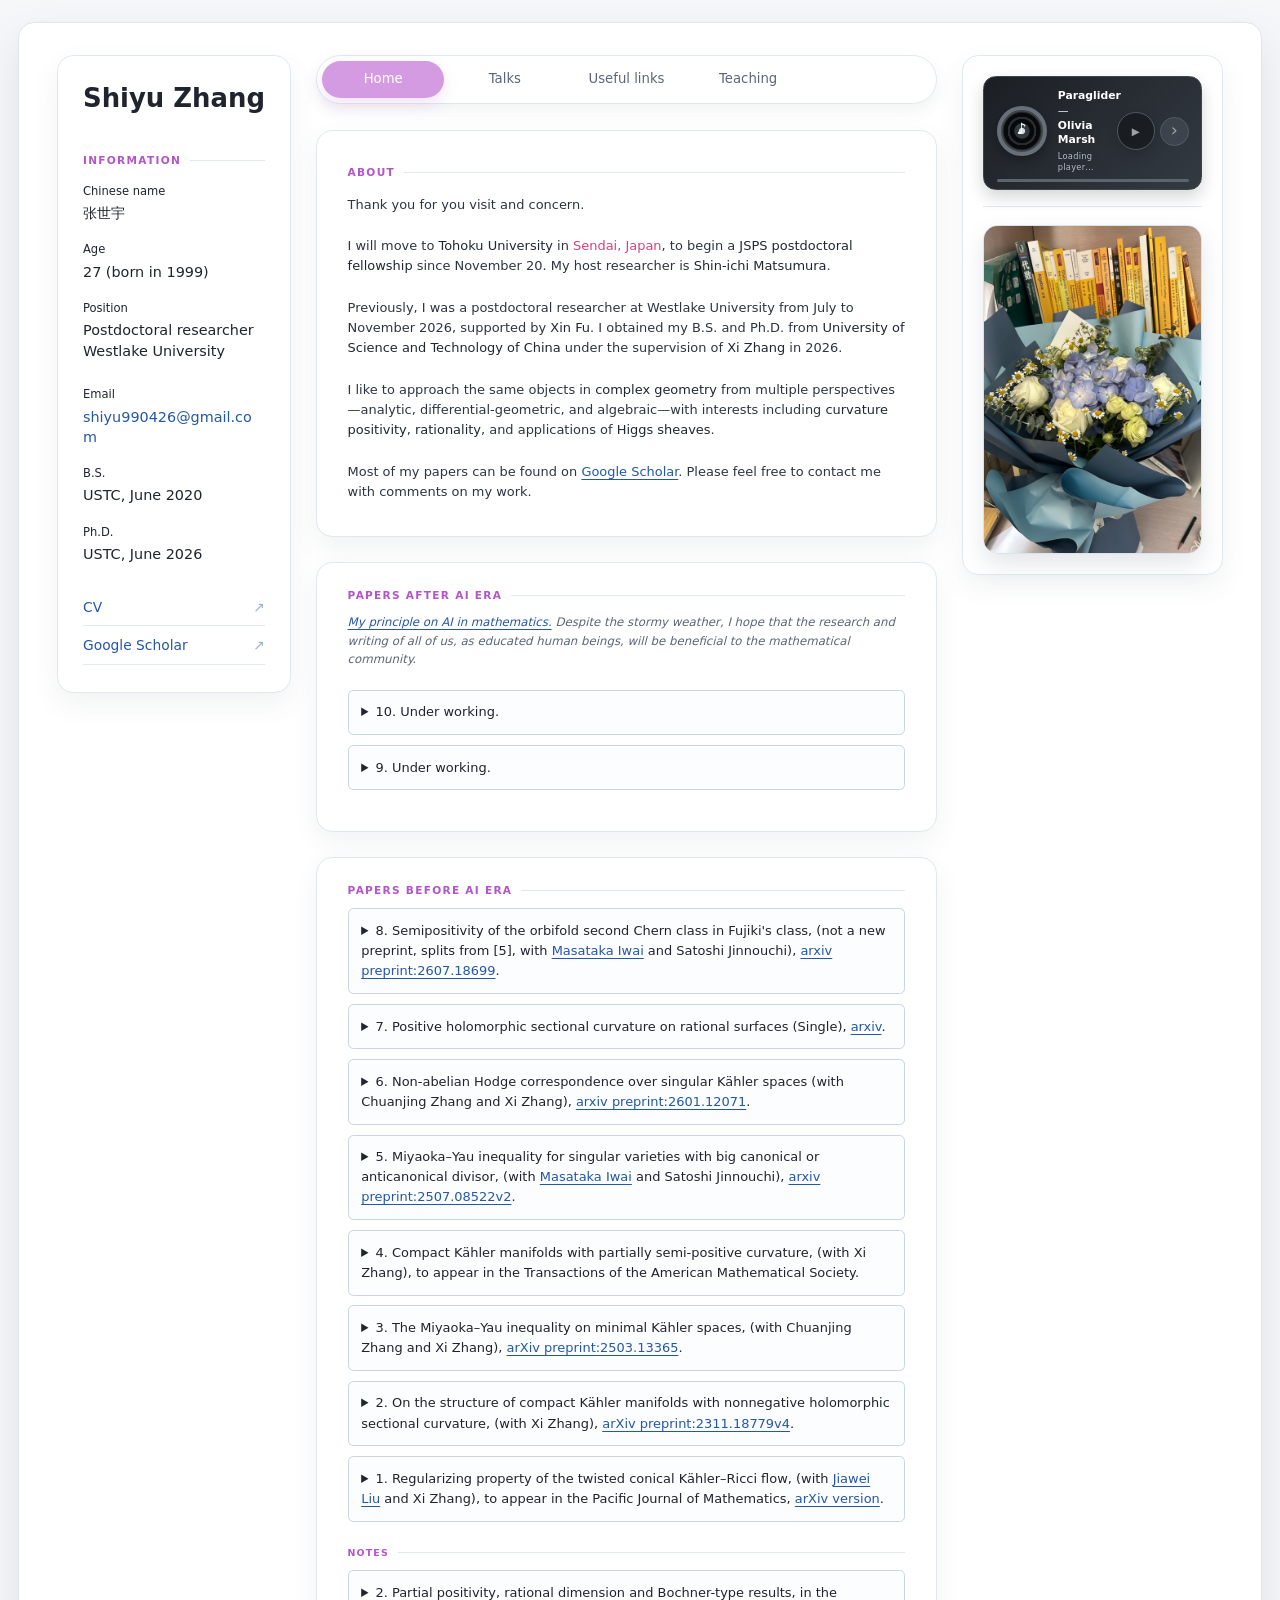
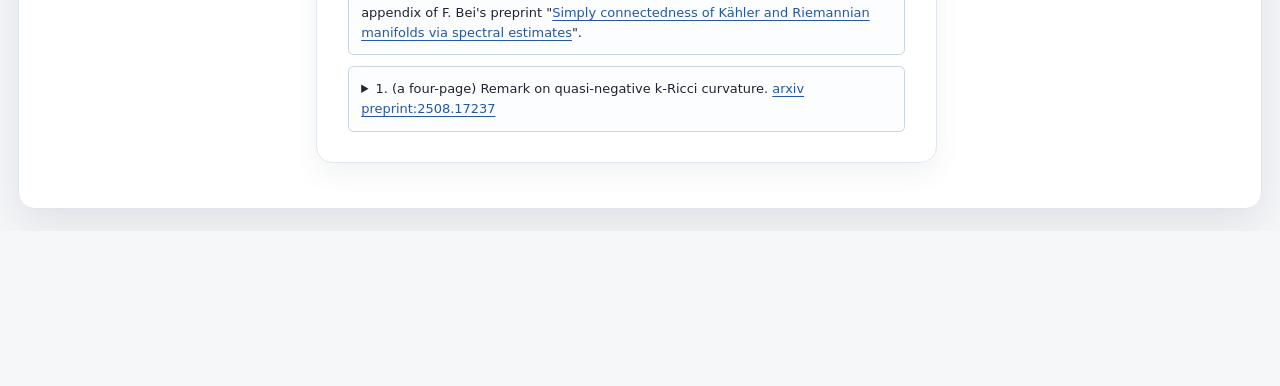
==== commit 690f1c62: "Update index.html" ====
--- a/index.html
+++ b/index.html
@@ -69,7 +69,7 @@
               <div class="profile-text">
                 <p class="profile-eyebrow">About</p>
                 <div class="profile-copy">
-                  <p> Thank you for you visit and concern. I'm still working hard.</p>
+                  <p> Thank you for you visit and concern.</p>
 
                   <p>
                       I will move to <span class="profile-highlight profile-highlight-key">Tohoku University</span> in <span class="profile-highlight">Sendai, Japan</span>, to begin a <span class="profile-highlight profile-highlight-key">JSPS postdoctoral fellowship</span> since November 20. 
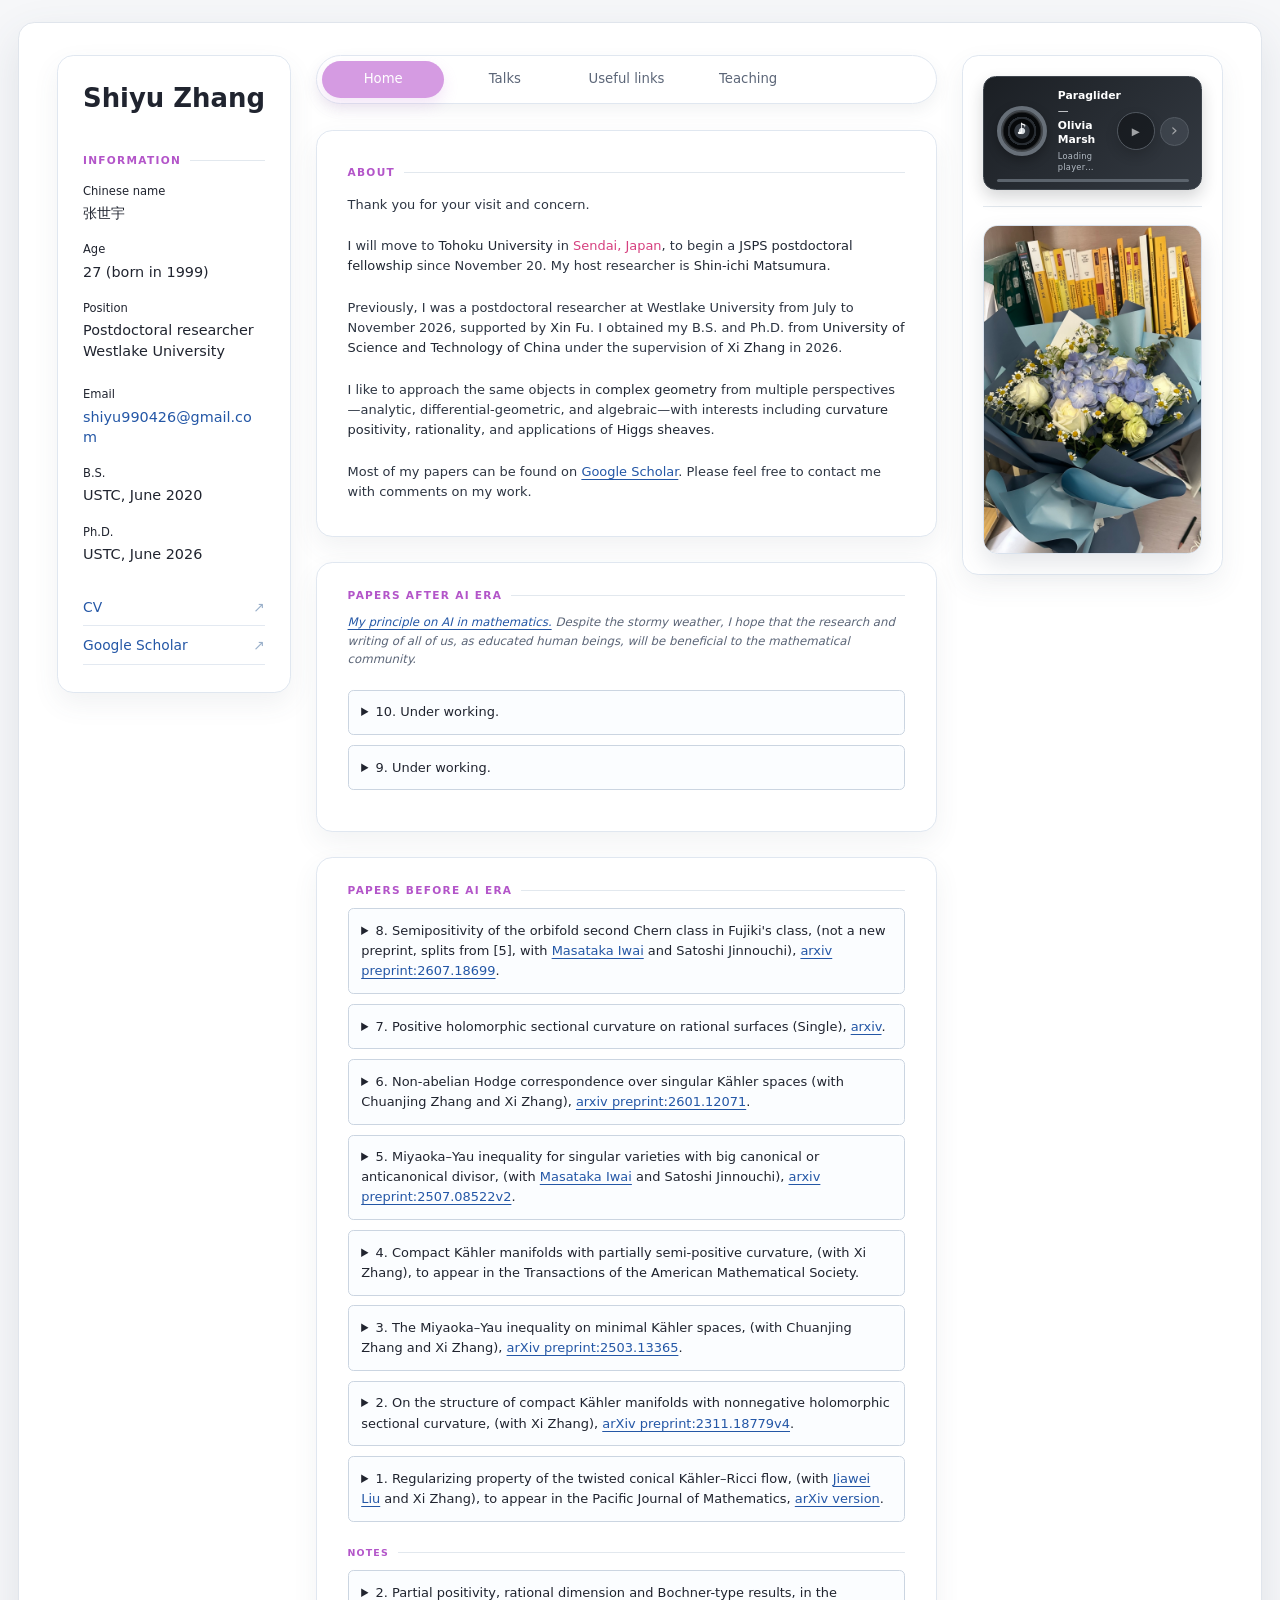
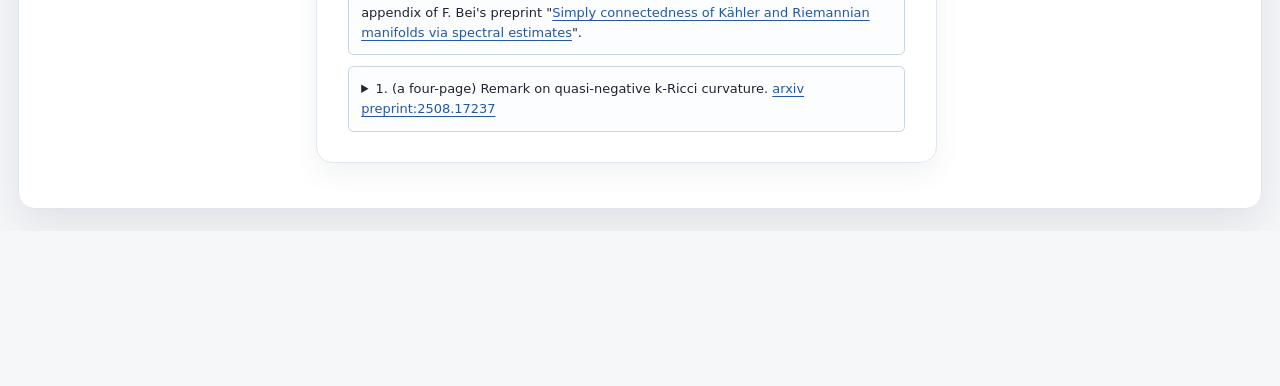
==== commit b1f47a2c: "Update index.html" ====
--- a/index.html
+++ b/index.html
@@ -69,7 +69,7 @@
               <div class="profile-text">
                 <p class="profile-eyebrow">About</p>
                 <div class="profile-copy">
-                  <p> Thank you for you visit and concern.</p>
+                  <p> Thank you for your visit and concern.</p>
 
                   <p>
                       I will move to <span class="profile-highlight profile-highlight-key">Tohoku University</span> in <span class="profile-highlight">Sendai, Japan</span>, to begin a <span class="profile-highlight profile-highlight-key">JSPS postdoctoral fellowship</span> since November 20. 
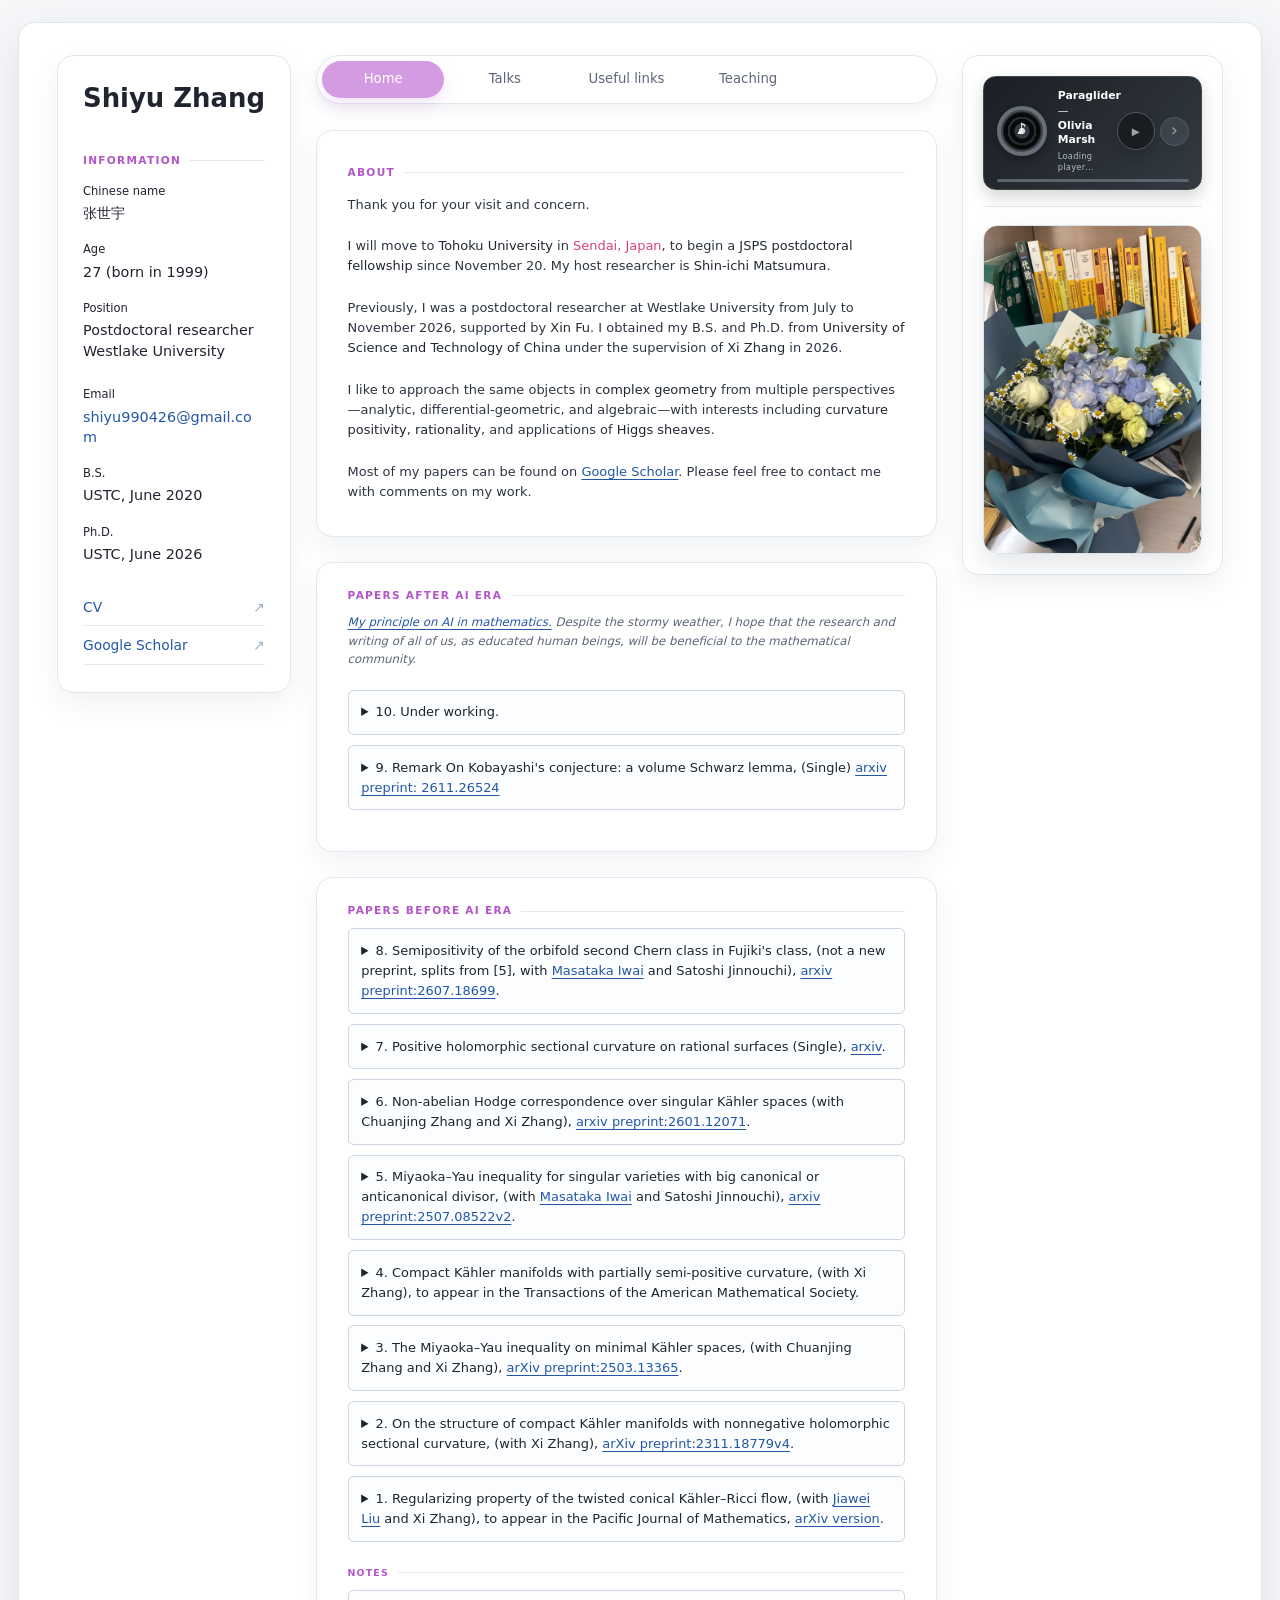
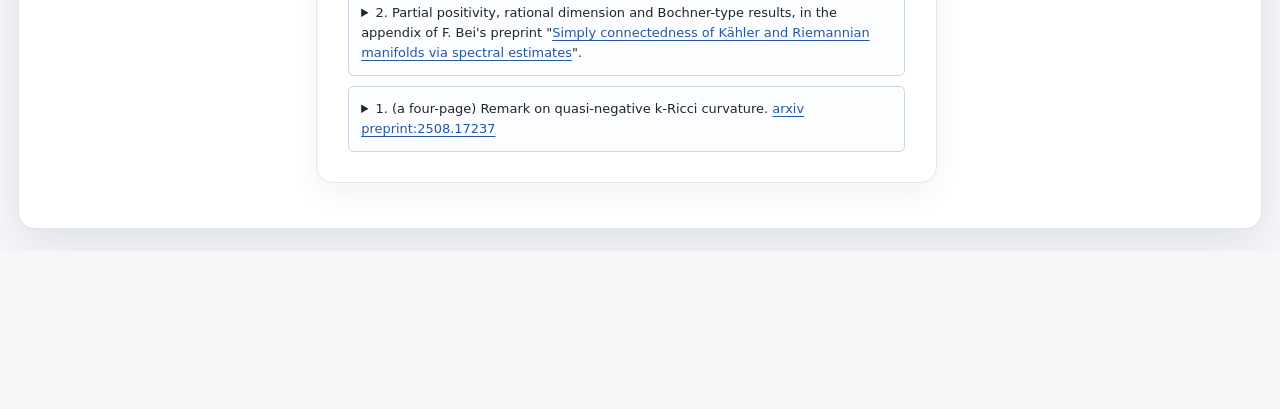
==== commit 2e6c1cbd: "Update index.html" ====
--- a/index.html
+++ b/index.html
@@ -108,7 +108,7 @@
                 <summary><span class="paper-number">10.</span> <span class="paper-title">Under working.</span></summary>
               </details>
               <details class="paper-entry">
-                <summary><span class="paper-number">9.</span> <span class="paper-title">Under working.</span></summary>
+                <summary><span class="paper-number">9.</span> <span class="paper-title">Remark On Kobayashi's conjecture: a volume Schwarz lemma, (Single) <a href="https://arxiv.org/abs/2611.26524">arxiv preprint: 2611.26524</a> </span></summary>
               </details>
             </section>
 
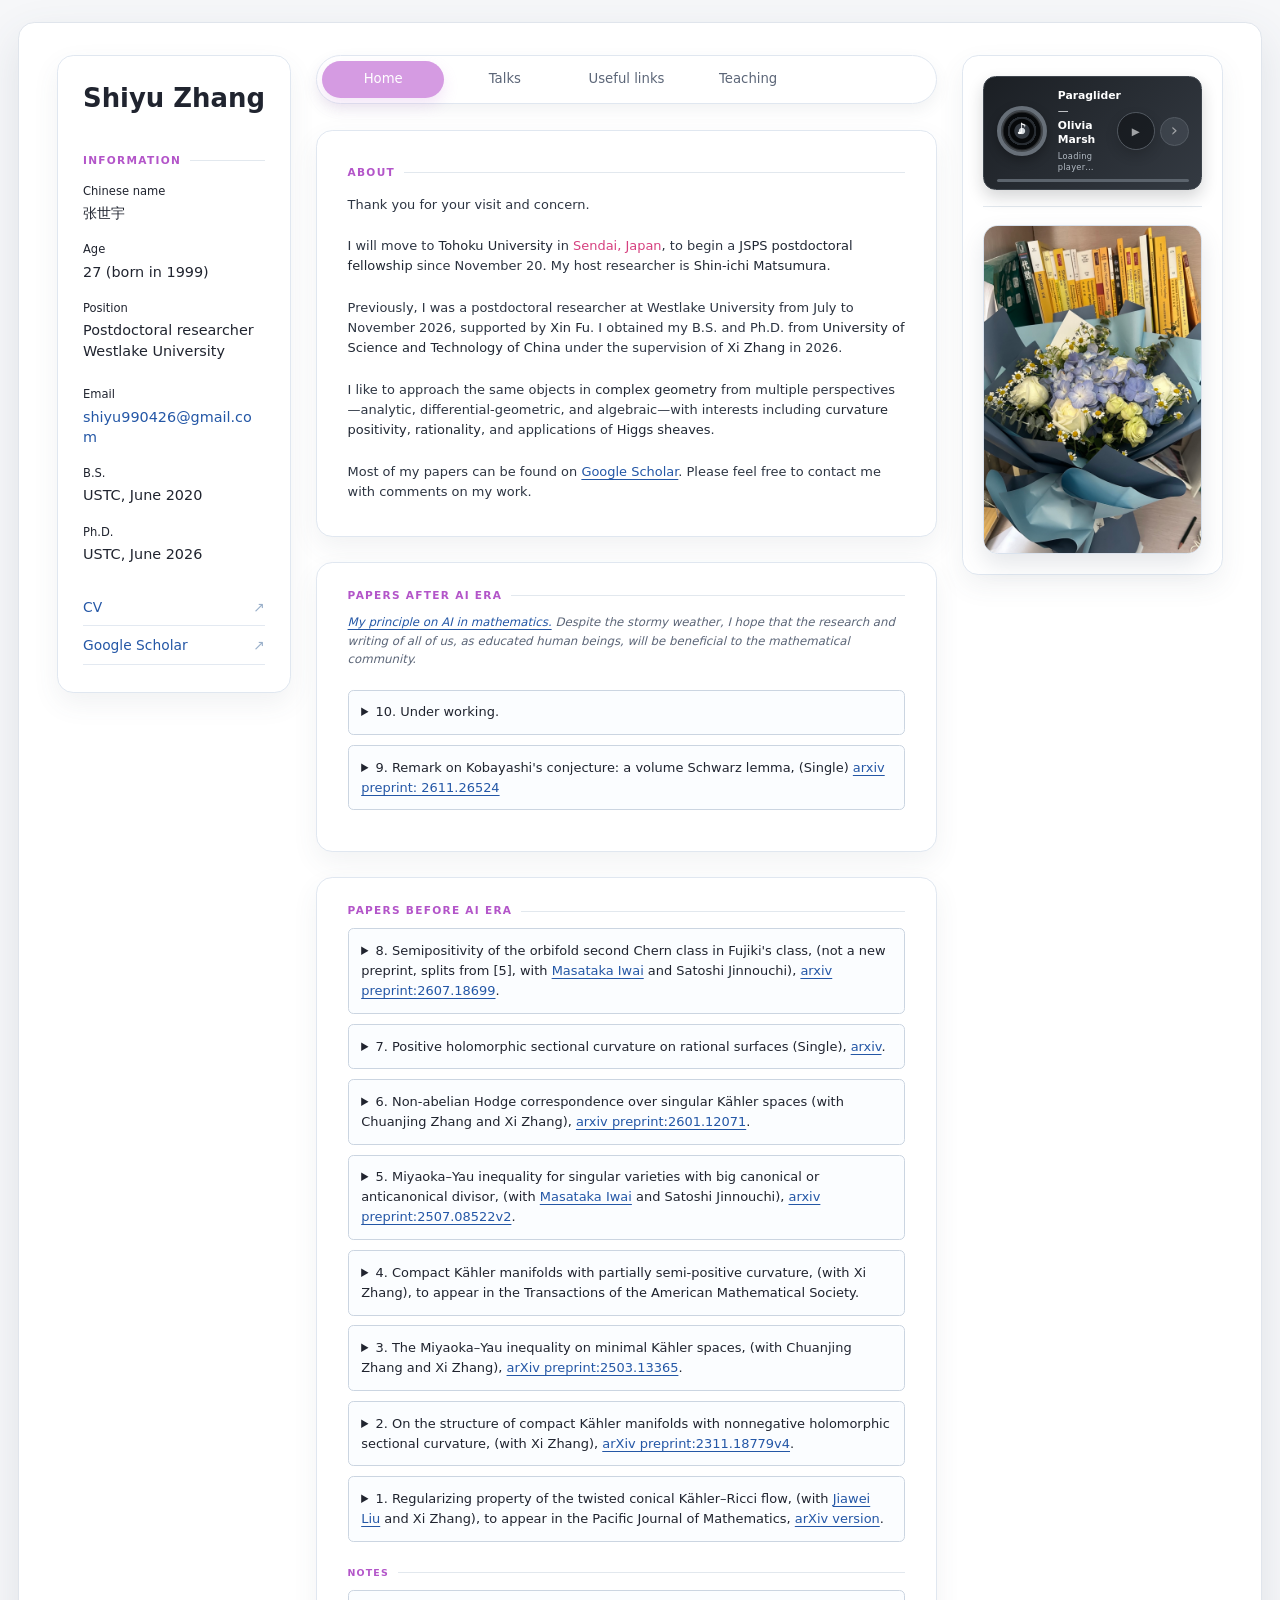
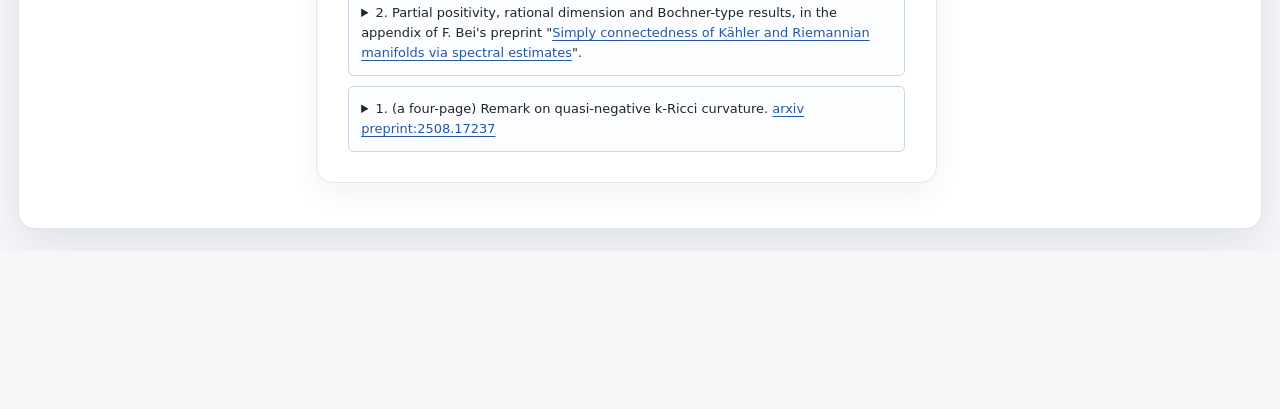
==== commit b2cf84c6: "Update index.html" ====
--- a/index.html
+++ b/index.html
@@ -108,7 +108,9 @@
                 <summary><span class="paper-number">10.</span> <span class="paper-title">Under working.</span></summary>
               </details>
               <details class="paper-entry">
-                <summary><span class="paper-number">9.</span> <span class="paper-title">Remark On Kobayashi's conjecture: a volume Schwarz lemma, (Single) <a href="https://arxiv.org/abs/2611.26524">arxiv preprint: 2611.26524</a> </span></summary>
+                <summary><span class="paper-number">9.</span> <span class="paper-title">Remark on Kobayashi's conjecture: a volume Schwarz lemma, (Single) <a href="https://arxiv.org/abs/2611.26524">arxiv preprint: 2611.26524</a> </span></summary>
+                <p> After reading OpenAI's proof on Kobayashi's conjecture, I had the idea that this paper should not be presented in this way. 
+                  Ultimately, I discovered a pointwise volume comparison theorem related to the Monge-Ampere factor and holomorphic discs.
               </details>
             </section>
 
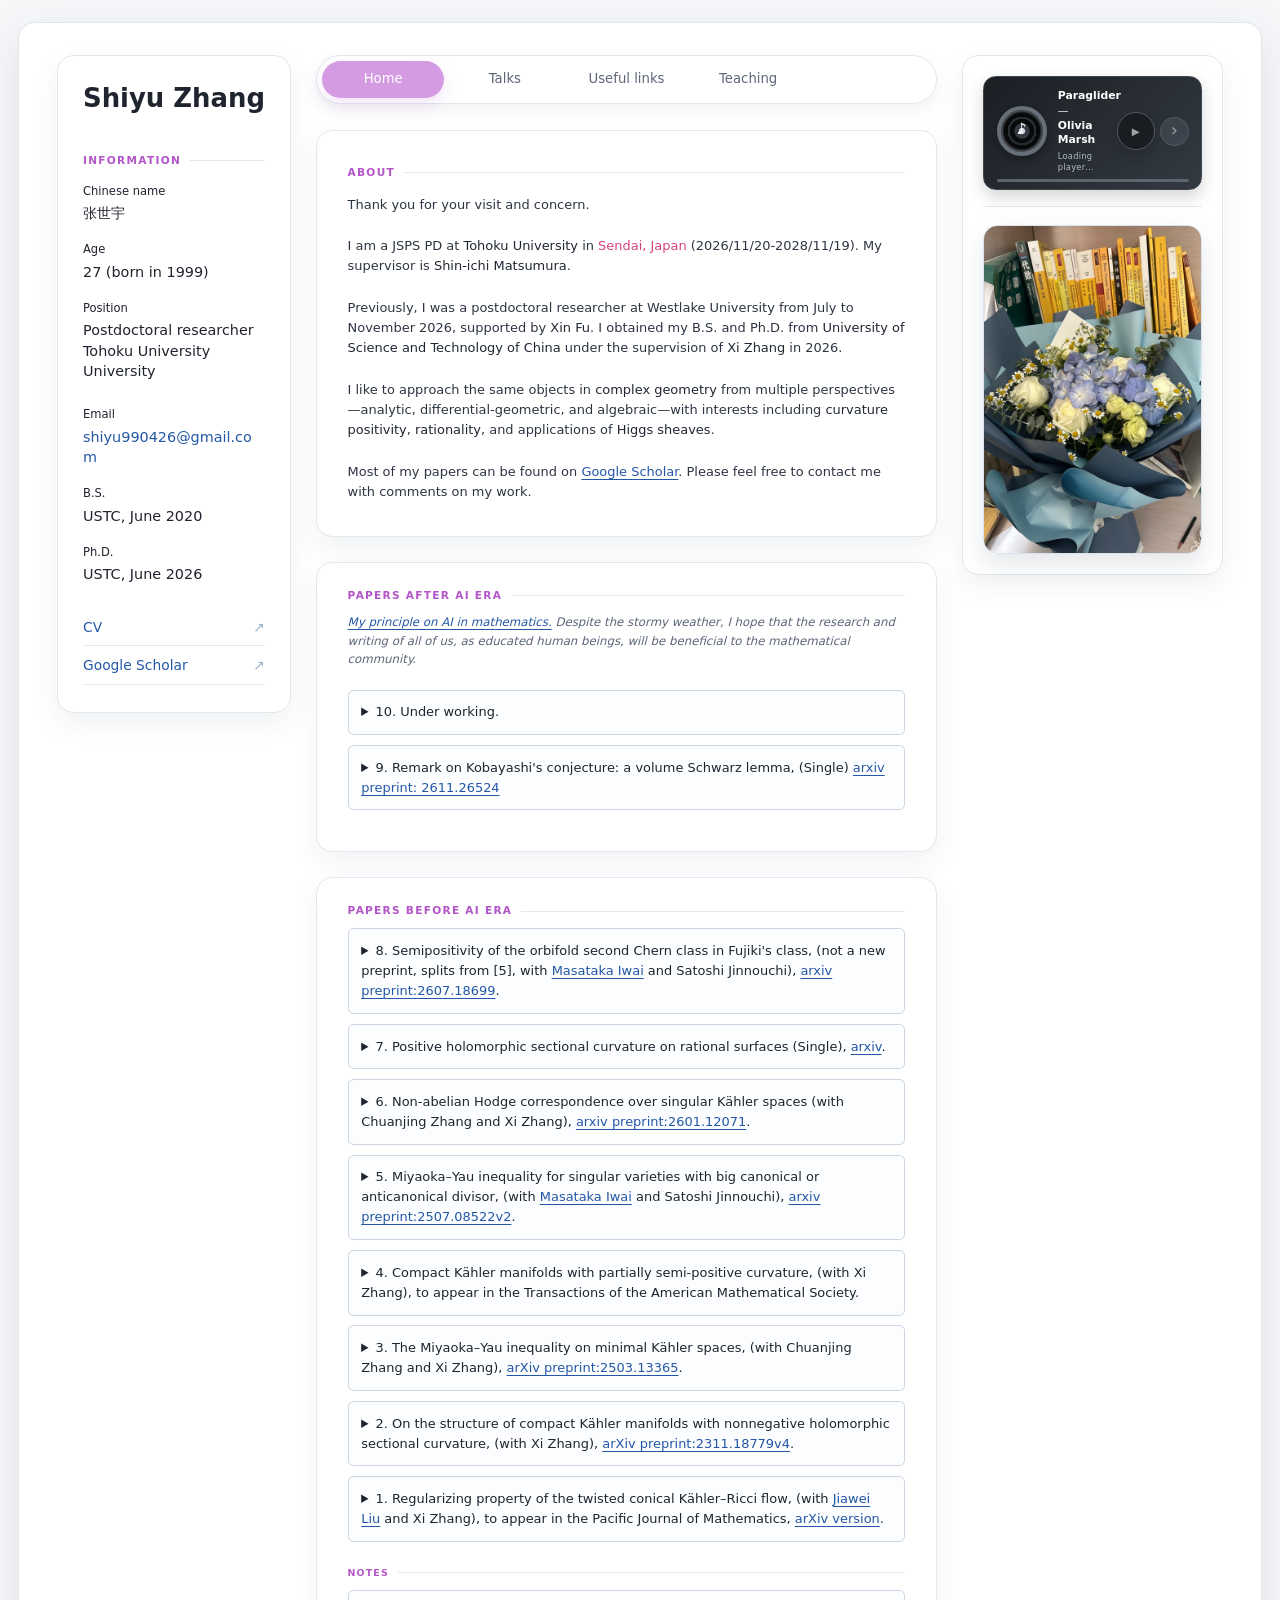
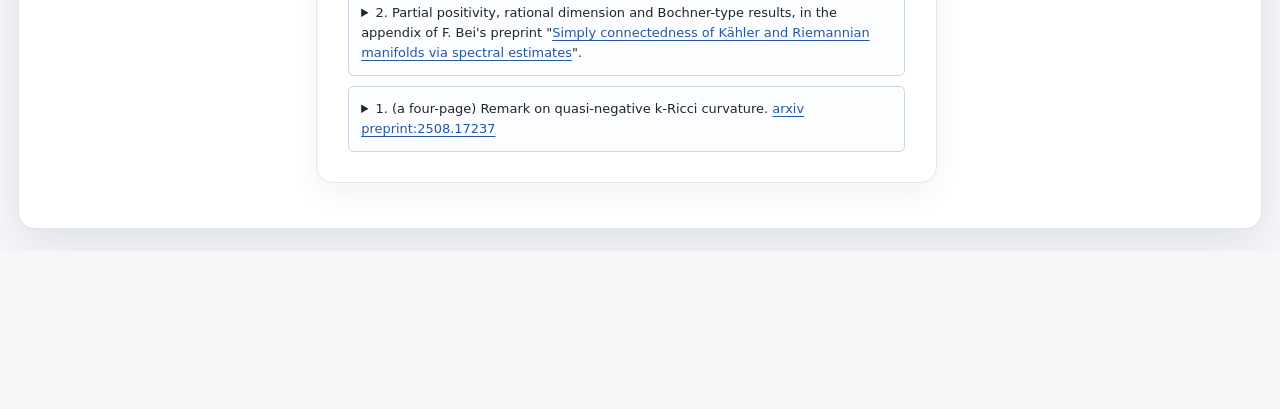
==== commit 287add1d: "Update index.html" ====
--- a/index.html
+++ b/index.html
@@ -28,7 +28,7 @@
               </div>
               <div>
                 <dt>Position</dt>
-                <dd>Postdoctoral researcher<br>Westlake University</dd>
+                <dd>Postdoctoral researcher<br>Tohoku University University</dd>
               </div>
             </dl>
 
@@ -72,8 +72,8 @@
                   <p> Thank you for your visit and concern.</p>
 
                   <p>
-                      I will move to <span class="profile-highlight profile-highlight-key">Tohoku University</span> in <span class="profile-highlight">Sendai, Japan</span>, to begin a <span class="profile-highlight profile-highlight-key">JSPS postdoctoral fellowship</span> since November 20. 
-                      My host researcher is <span class="profile-highlight profile-highlight-key">Shin-ichi Matsumura</span>. </p> 
+                      I am a JSPS PD at <span class="profile-highlight profile-highlight-key">Tohoku University</span> in <span class="profile-highlight">Sendai, Japan</span> (2026/11/20-2028/11/19).
+                      My supervisor is <span class="profile-highlight profile-highlight-key">Shin-ichi Matsumura</span>. </p> 
                   <p> 
                       Previously, I was a postdoctoral researcher at Westlake University from July to November 2026, supported by <span class="profile-highlight profile-highlight-key">Xin Fu</span>. 
                       I obtained my B.S. and Ph.D. from <span class="profile-highlight profile-highlight-key">University of Science and Technology of China</span> under the supervision of <span class="profile-highlight profile-highlight-key">Xi Zhang</span> in 2026.</p>
